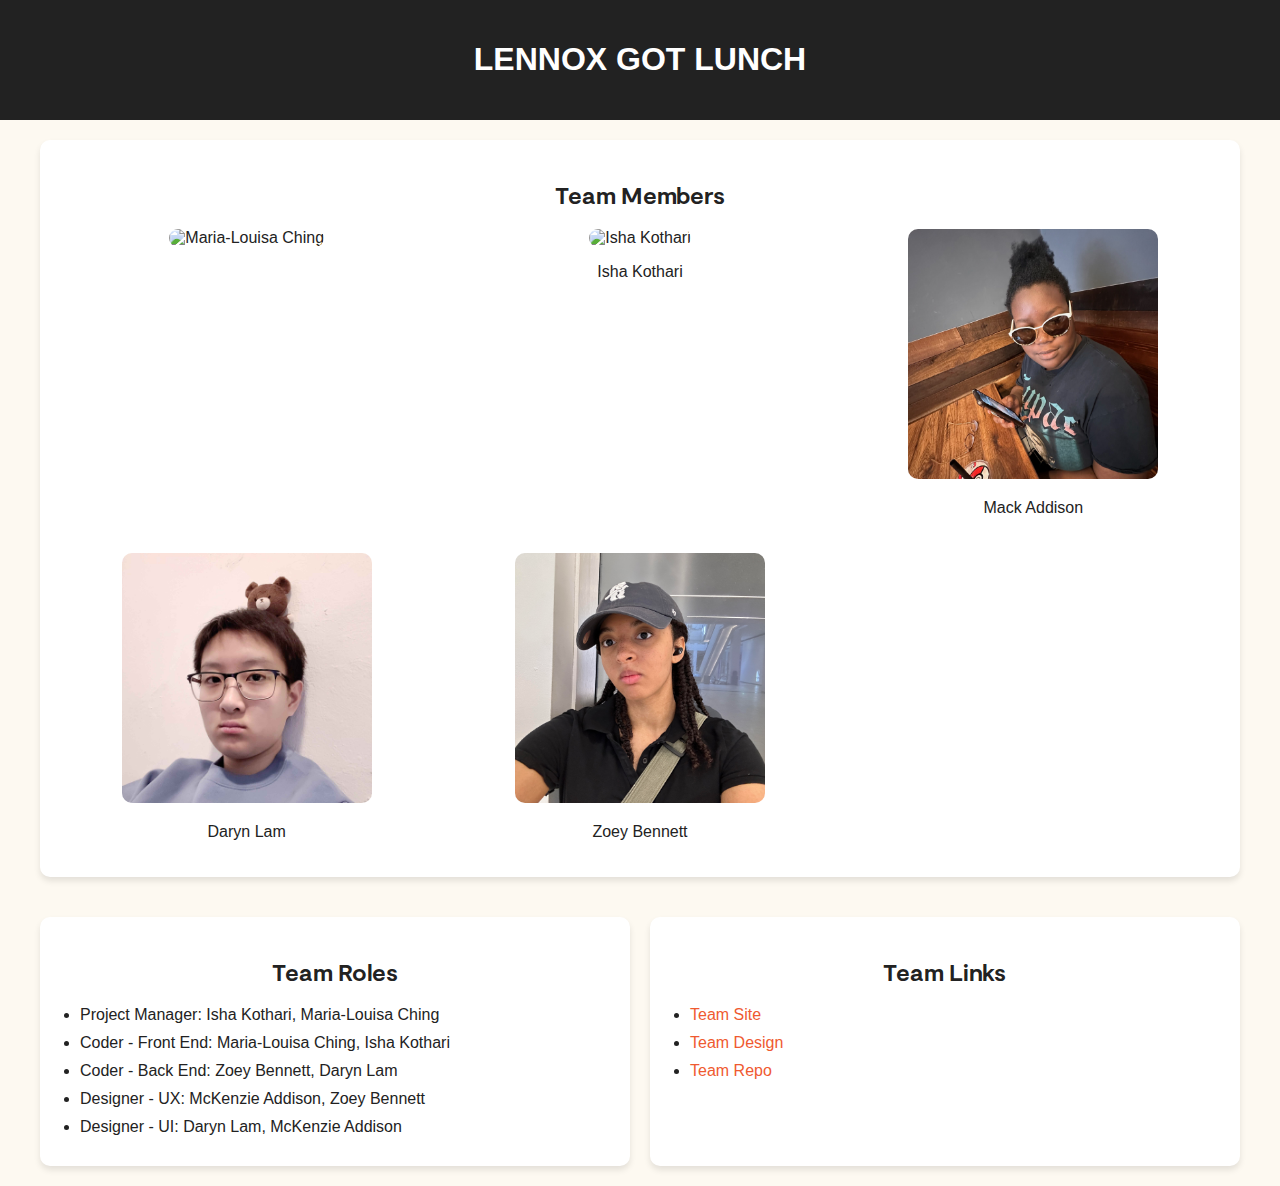
==== index.html @ 0e5a57a5 "Merge b17bf923d40d7ad0c7d393e81795d66741c42fe2 into 848062f28eef480a9ba9758c137b085c6f797b8f" ====
<!DOCTYPE html>
<html lang="en">
<head>
    <meta charset="UTF-8">
    <meta name="viewport" content="width=device-width, initial-scale=1.0">
    <link rel="stylesheet" href="index.css">
    <link rel="stylesheet" href="fonts/font-face.css">
    <title>Lennox Got Lunch</title>
</head>
<body>
    
    <header>
        <h1>LENNOX GOT LUNCH</h1>
    </header>

    <div class="container">

<!-- TEAM MEMBERS -->
        <section>
            <h2>Team Members</h2>
            <div class="team-section">
                <div class="team-member">
                    <img src="images/member-maria.jpeg" alt="Maria-Louisa Ching">
                   
                </div>
                <div class="team-member">
                    <img src="images/member-isha.jpeg" alt="Isha Kothari">
                    <p>Isha Kothari</p>
                </div>
                <div class="team-member">
                    <img src="images/member-mack.jpg" alt="Mack Addison">
                    <p>Mack Addison</p>
                </div>
               <div class="team-member">
                    <img src="images/member-daryn.jpg" alt="Daryn Lam">
                    <p>Daryn Lam</p>
                </div>
                <div class="team-member">
                    <img src="images/member-zoey.jpeg" alt="Zoey Bennett">
                    <p>Zoey Bennett</p>
                </div>
            </div>
        </section>

<!-- TEAM ROLES & TEAM LINKS -->
        <div class="sections-row">

<!-- ROLES -->
            <section>
                <h2>Team Roles</h2>
                <ul>
                    <li>Project Manager: Isha Kothari, Maria-Louisa Ching</li>
                    <li>Coder - Front End: Maria-Louisa Ching, Isha Kothari</li>
                    <li>Coder - Back End: Zoey Bennett, Daryn Lam</li>
                    <li>Designer - UX: McKenzie Addison, Zoey Bennett</li>
                    <li>Designer - UI: Daryn Lam, McKenzie Addison</li>
                </ul>
            </section>

<!-- LINKS -->
            <section>
                <h2>Team Links</h2>
                <ul>
                    <li><a href="https://idm216-lennox-website.vercel.app/" target="_blank">Team Site</a></li>
                    <li><a href="https://www.figma.com/files/team/1240741858362641420/project/322894976/IDM216-Lennox?fuid=1289367730452544438" target="_blank">Team Design</a></li>
                    <li><a href="https://github.com/mjc498/idm216-lennox-website" target="_blank">Team Repo</a></li>
                </ul>
            </section>
        </div>
    
    </div>

</body>
</html>
---- index.css ----
/* ------------------------------------------ */
/* COLORS */
:root {
    --primary-bg-color: #FDF9F1;
    --secondary-bg-color: #FFF;
    --primary-font-color: #222222;
    --primary-button-color: #D4E377;
    --accent-color-one: #EF5A30;
    --accent-color-two: #FEAE33;
}

/* ------------------------------------------ */
/* FONTS */
@import url('https://fonts.googleapis.com/css2?family=Inter:wght@400;700&display=swap');
@import url('https://fonts.googleapis.com/css2?family=Moderat:wght@400;700&display=swap');
@import url('https://fonts.googleapis.com/css2?family=Roboto:wght@400;700&display=swap');

/* ------------------------------------------ */
/* GENERAL STYLES */
body {
    margin: 0;
    font-family: 'Moderat', sans-serif;
    font-family: 'Roboto', sans-serif; 
    background-color: var(--primary-bg-color);
    color: var(--primary-font-color);
}

header {
    font-family: 'Tusker Grotesk';
    font-weight: 500;
    font-style: normal;
    text-align: center;
    padding: 20px 0;
    background-color: var(--primary-font-color);
    color: white;
    font-family: 'Inter', sans-serif; 
}

.container {
    max-width: 1200px;
    margin: 20px auto;
    padding: 0 20px;
}

/* TEAM SECTION */
.team-section {
    display: grid;
    grid-template-columns: repeat(3, 1fr); 
    gap: 20px; 
    justify-content: center; 
}

.team-member {
    text-align: center;
}

.team-member img {
    width: 250px;
    height: 250px;
    border-radius: 10px;
    object-fit: cover;
}

.team-section > .team-member:nth-last-child(-n+2) {
    grid-column: span 1;
    justify-self: center; 
}

@media (max-width: 768px) {
    .team-section {
        grid-template-columns: repeat(2, 1fr); 
    }
}

@media (max-width: 600px) {
    .team-section {
        grid-template-columns: 1fr; 
    }
}

/* TEAM ROLES & TEAM LINKS */
.sections-row {
    display: flex;
    flex-wrap: wrap;
    gap: 20px;
    justify-content: space-between;
    margin-top: 40px; 
}

section {
    flex: 1 1 45%; 
    background-color: var(--secondary-bg-color);
    padding: 20px;
    border-radius: 10px;
    box-shadow: 0 4px 6px rgba(0, 0, 0, 0.1);
}

section h2 {
    text-align: center;
    font-family: 'Moderat', sans-serif;
    font-weight: bold;
    font-family: 'Moderat', sans-serif; 
    margin-bottom: 20px;
}

ul {
    list-style: disc; 
    padding-left: 20px; 
    margin: 0;
}

li {
    margin: 10px 0;
    text-align: left; 
}

a {
    color: var(--accent-color-one);
    text-decoration: none;
}

a:hover {
    color: var(--accent-color-two);
}
---- fonts/font-face.css ----
@font-face {
    font-family: 'Tusker Grotesk';
    src: url('TuskerGrotesk-5500Medium.ttf') format('truetype');
    font-weight: 500;
    font-style: normal;
    font-display: swap;
}

@font-face {
    font-family: 'Moderat';
    src: url('Moderat-Bold-Italic.ttf') format('truetype');
    font-weight: bold;
    font-style: italic;
    font-display: swap;
}

@font-face {
    font-family: 'Moderat';
    src: url('Moderat-Medium-Italic.ttf') format('truetype');
    font-weight: 500;
    font-style: italic;
    font-display: swap;
}

@font-face {
    font-family: 'Moderat';
    src: url('Moderat-Bold.ttf') format('truetype');
    font-weight: bold;
    font-style: normal;
    font-display: swap;
}

@font-face {
    font-family: 'Moderat';
    src: url('Moderat-Regular-Italic.ttf') format('truetype');
    font-weight: 500;
    font-style: italic;
    font-display: swap;
}

@font-face {
    font-family: 'Moderat';
    src: url('Moderat-Medium.ttf') format('truetype');
    font-weight: 500;
    font-style: normal;
    font-display: swap;
}

@font-face {
    font-family: 'Moderat';
    src: url('Moderat-Regular.ttf') format('truetype');
    font-weight: normal;
    font-style: normal;
    font-display: swap;
}
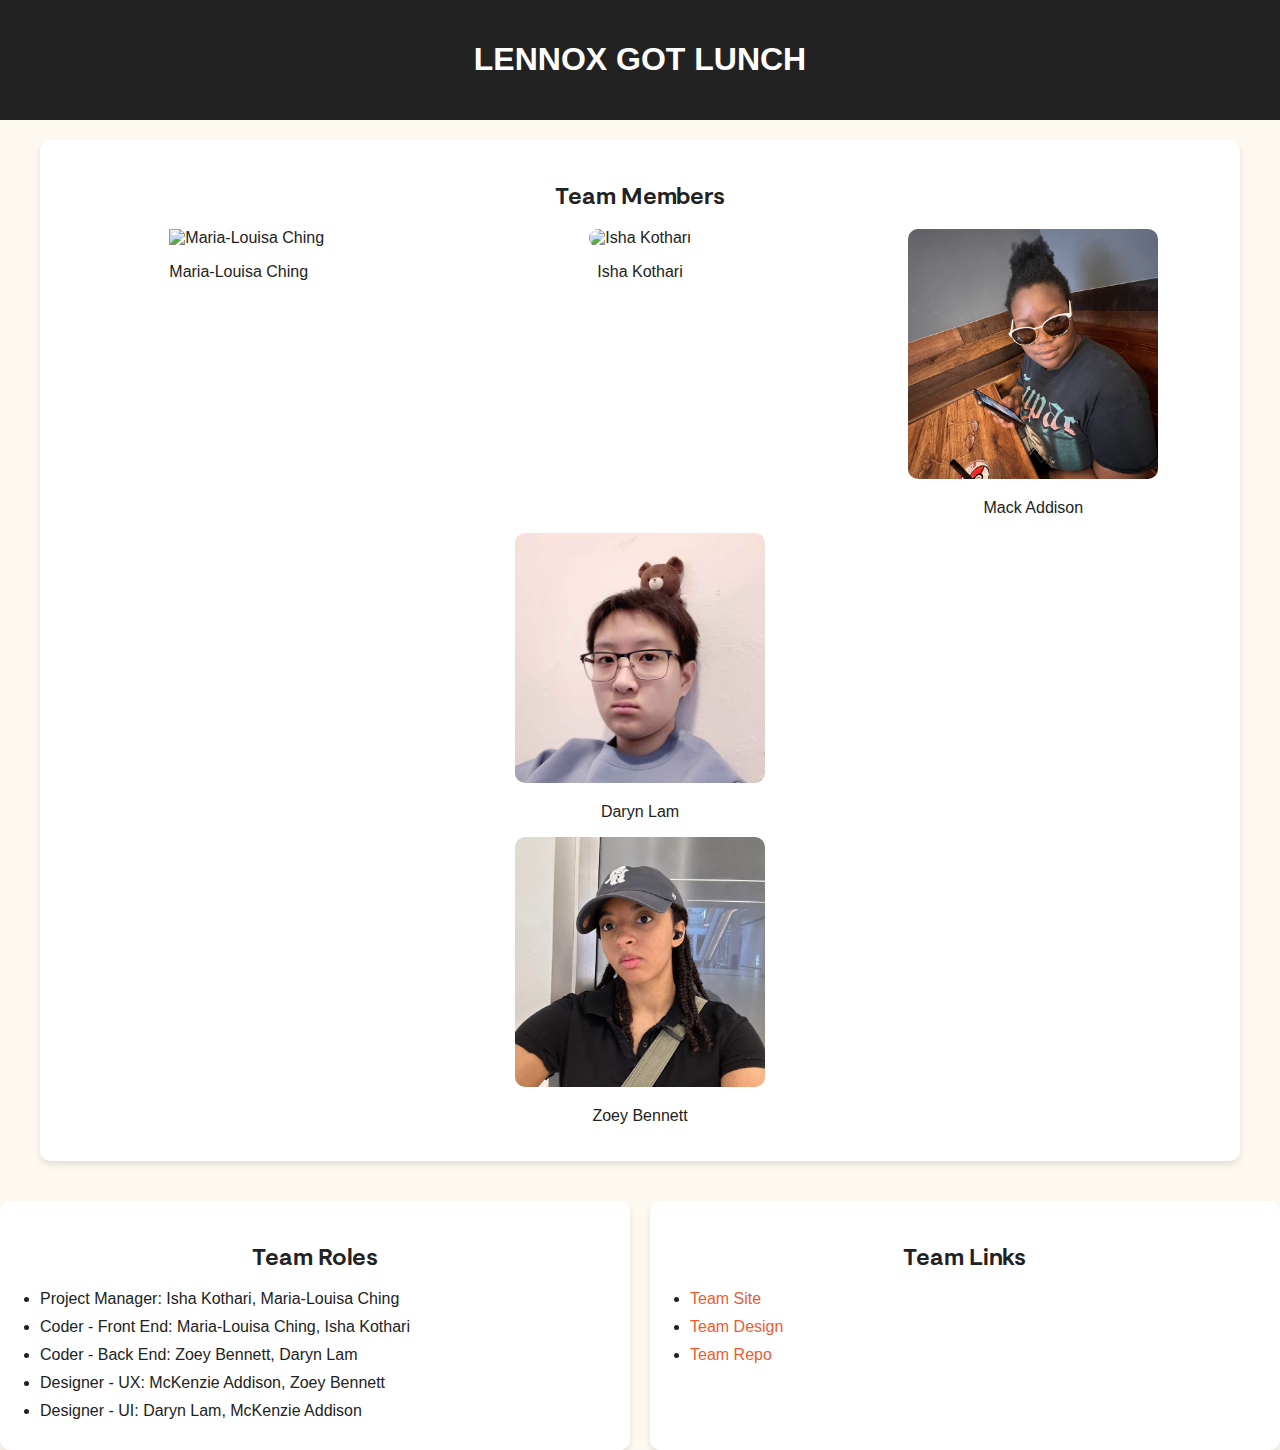
==== commit fc497d5a: "separate rows into divs" ====
--- a/index.html
+++ b/index.html
@@ -19,25 +19,29 @@
         <section>
             <h2>Team Members</h2>
             <div class="team-section">
-                <div class="team-member">
-                    <img src="images/member-maria.jpeg" alt="Maria-Louisa Ching">
-                   
+                <div class="row-1"
+                    <div class="team-member">
+                        <img src="images/member-maria.jpeg" alt="Maria-Louisa Ching">
+                        <p>Maria-Louisa Ching</p>
+                    </div>
+                    <div class="team-member">
+                        <img src="images/member-isha.jpeg" alt="Isha Kothari">
+                        <p>Isha Kothari</p>
+                    </div>
+                    <div class="team-member">
+                        <img src="images/member-mack.jpg" alt="Mack Addison">
+                        <p>Mack Addison</p>
+                    </div>
                 </div>
-                <div class="team-member">
-                    <img src="images/member-isha.jpeg" alt="Isha Kothari">
-                    <p>Isha Kothari</p>
-                </div>
-                <div class="team-member">
-                    <img src="images/member-mack.jpg" alt="Mack Addison">
-                    <p>Mack Addison</p>
-                </div>
-               <div class="team-member">
-                    <img src="images/member-daryn.jpg" alt="Daryn Lam">
-                    <p>Daryn Lam</p>
-                </div>
-                <div class="team-member">
-                    <img src="images/member-zoey.jpeg" alt="Zoey Bennett">
-                    <p>Zoey Bennett</p>
+                <div class="row-2">
+                   <div class="team-member">
+                        <img src="images/member-daryn.jpg" alt="Daryn Lam">
+                        <p>Daryn Lam</p>
+                    </div>
+                    <div class="team-member">
+                        <img src="images/member-zoey.jpeg" alt="Zoey Bennett">
+                        <p>Zoey Bennett</p>
+                    </div>
                 </div>
             </div>
         </section>
--- a/index.css
+++ b/index.css
@@ -47,7 +47,7 @@
     display: grid;
     grid-template-columns: repeat(3, 1fr); 
     gap: 20px; 
-    justify-content: center; 
+    justify-items: center; 
 }
 
 .team-member {
@@ -61,9 +61,10 @@
     object-fit: cover;
 }
 
-.team-section > .team-member:nth-last-child(-n+2) {
+.team-section > .team-member:nth-child(4),
+.team-section > .team-member:nth-child(5) {
     grid-column: span 1;
-    justify-self: center; 
+    justify-self: center;
 }
 
 @media (max-width: 768px) {
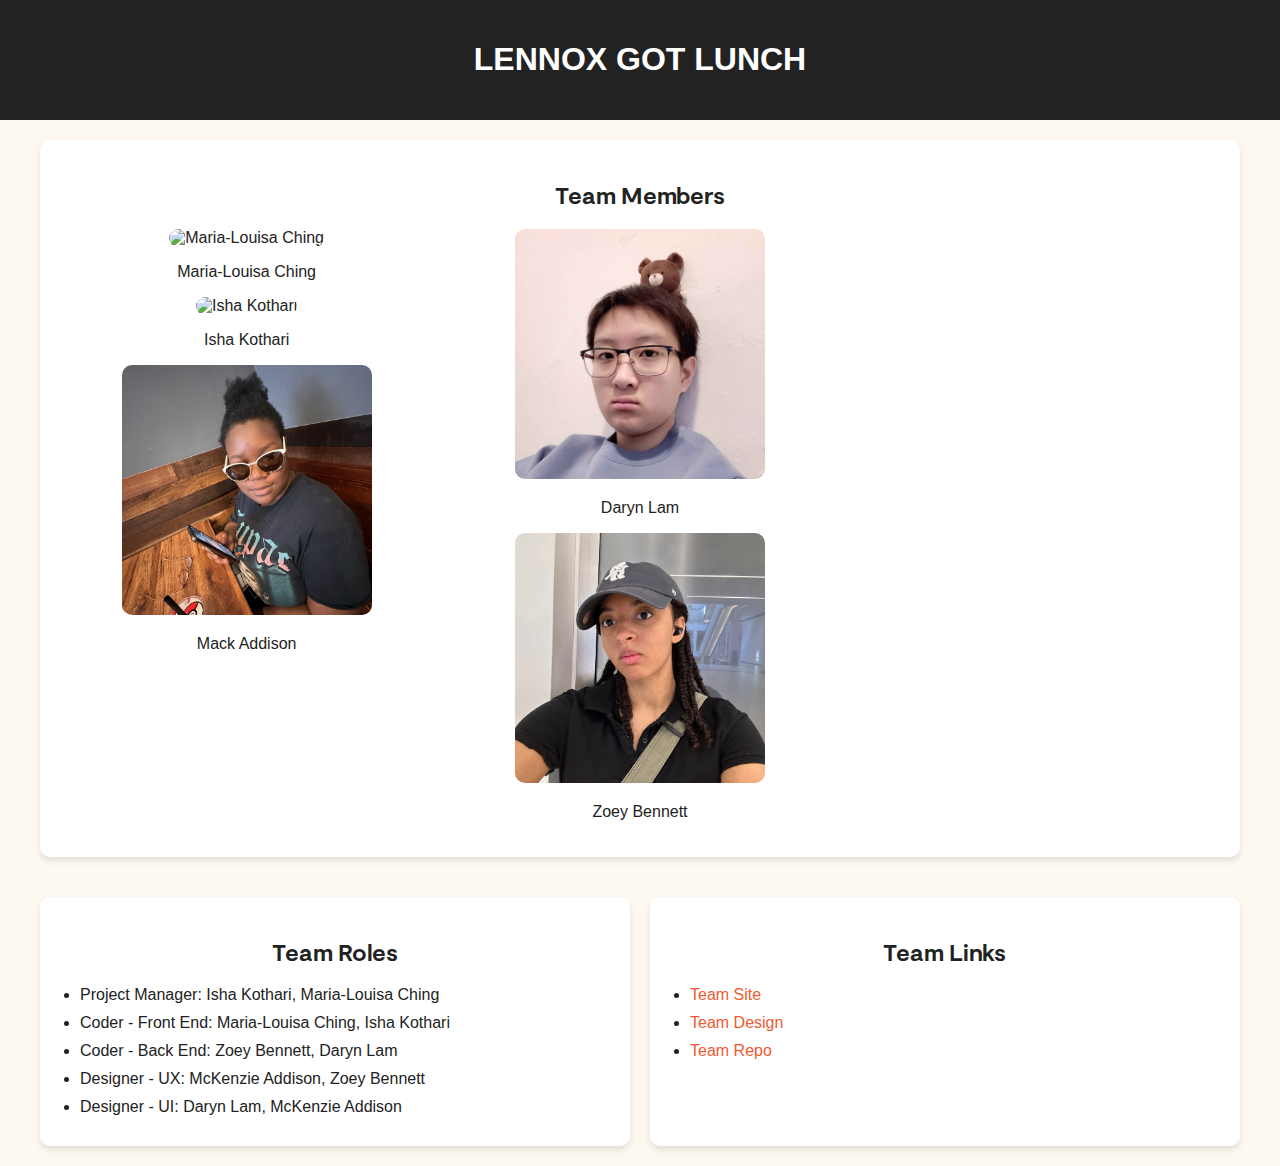
==== commit f02829ae: "missing >" ====
--- a/index.html
+++ b/index.html
@@ -19,7 +19,7 @@
         <section>
             <h2>Team Members</h2>
             <div class="team-section">
-                <div class="row-1"
+                <div class="row-1">
                     <div class="team-member">
                         <img src="images/member-maria.jpeg" alt="Maria-Louisa Ching">
                         <p>Maria-Louisa Ching</p>
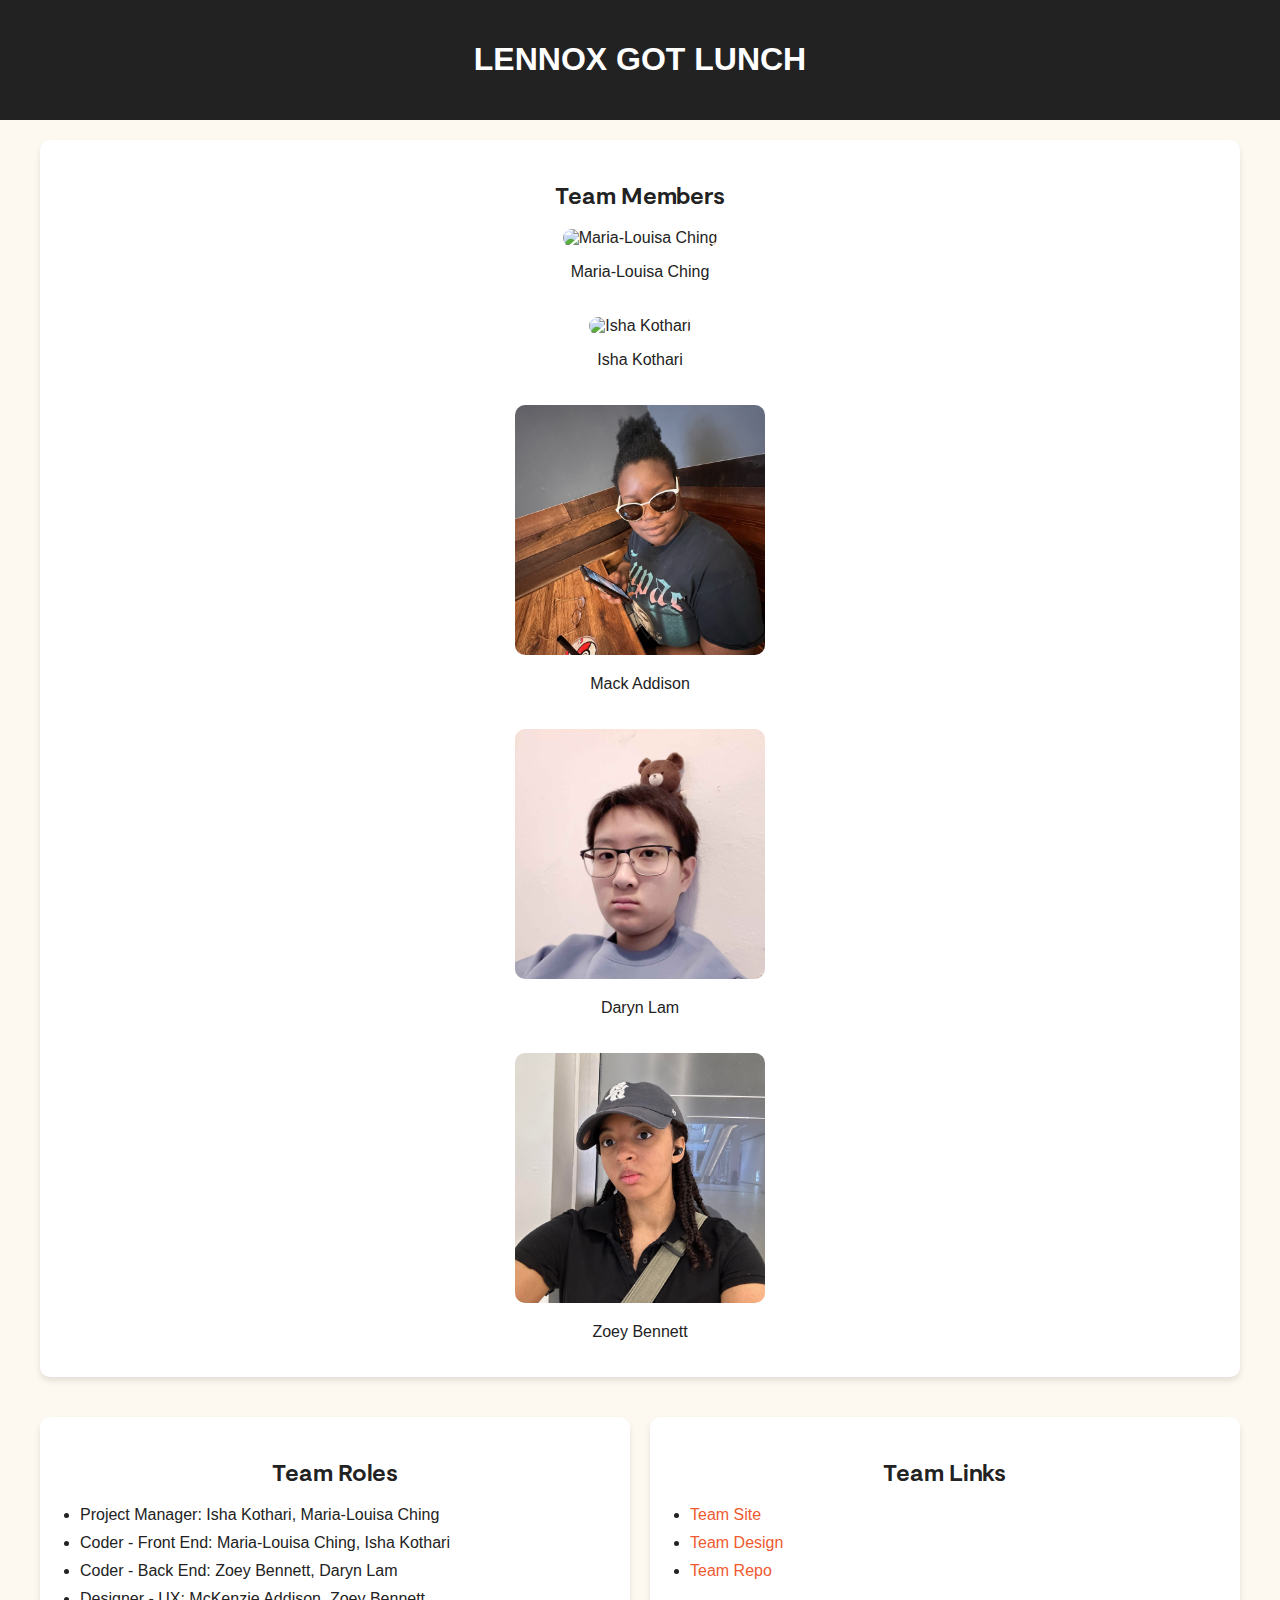
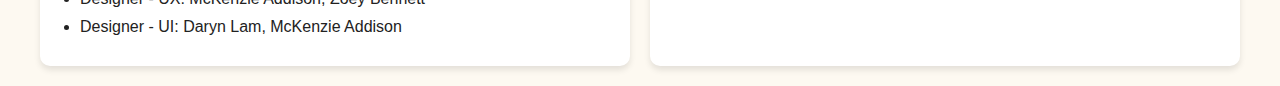
==== commit fb796b4c: "revert div sections" ====
--- a/index.html
+++ b/index.html
@@ -19,29 +19,26 @@
         <section>
             <h2>Team Members</h2>
             <div class="team-section">
-                <div class="row-1">
-                    <div class="team-member">
-                        <img src="images/member-maria.jpeg" alt="Maria-Louisa Ching">
-                        <p>Maria-Louisa Ching</p>
-                    </div>
-                    <div class="team-member">
-                        <img src="images/member-isha.jpeg" alt="Isha Kothari">
-                        <p>Isha Kothari</p>
-                    </div>
-                    <div class="team-member">
-                        <img src="images/member-mack.jpg" alt="Mack Addison">
-                        <p>Mack Addison</p>
-                    </div>
+               
+                <div class="team-member">
+                    <img src="images/member-maria.jpeg" alt="Maria-Louisa Ching">
+                    <p>Maria-Louisa Ching</p>
                 </div>
-                <div class="row-2">
-                   <div class="team-member">
-                        <img src="images/member-daryn.jpg" alt="Daryn Lam">
-                        <p>Daryn Lam</p>
-                    </div>
-                    <div class="team-member">
-                        <img src="images/member-zoey.jpeg" alt="Zoey Bennett">
-                        <p>Zoey Bennett</p>
-                    </div>
+                <div class="team-member">
+                    <img src="images/member-isha.jpeg" alt="Isha Kothari">
+                    <p>Isha Kothari</p>
+                </div>
+                <div class="team-member">
+                    <img src="images/member-mack.jpg" alt="Mack Addison">
+                    <p>Mack Addison</p>
+                </div>
+               <div class="team-member">
+                    <img src="images/member-daryn.jpg" alt="Daryn Lam">
+                    <p>Daryn Lam</p>
+                </div>
+                <div class="team-member">
+                    <img src="images/member-zoey.jpeg" alt="Zoey Bennett">
+                    <p>Zoey Bennett</p>
                 </div>
             </div>
         </section>
--- a/index.css
+++ b/index.css
@@ -44,10 +44,24 @@
 
 /* TEAM SECTION */
 .team-section {
-    display: grid;
+    display: flex;
+    flex-direction: column;
     grid-template-columns: repeat(3, 1fr); 
     gap: 20px; 
-    justify-items: center; 
+    justify-content: space-evenly; 
+}
+
+.row-1 {
+    display: flex;
+    flex-direction: row;
+    justify-content: space-evenly; 
+}
+
+.row-2 {
+    display: flex;
+    gap: 105px;
+    flex-direction: row;
+    justify-content: center; 
 }
 
 .team-member {
@@ -59,12 +73,6 @@
     height: 250px;
     border-radius: 10px;
     object-fit: cover;
-}
-
-.team-section > .team-member:nth-child(4),
-.team-section > .team-member:nth-child(5) {
-    grid-column: span 1;
-    justify-self: center;
 }
 
 @media (max-width: 768px) {
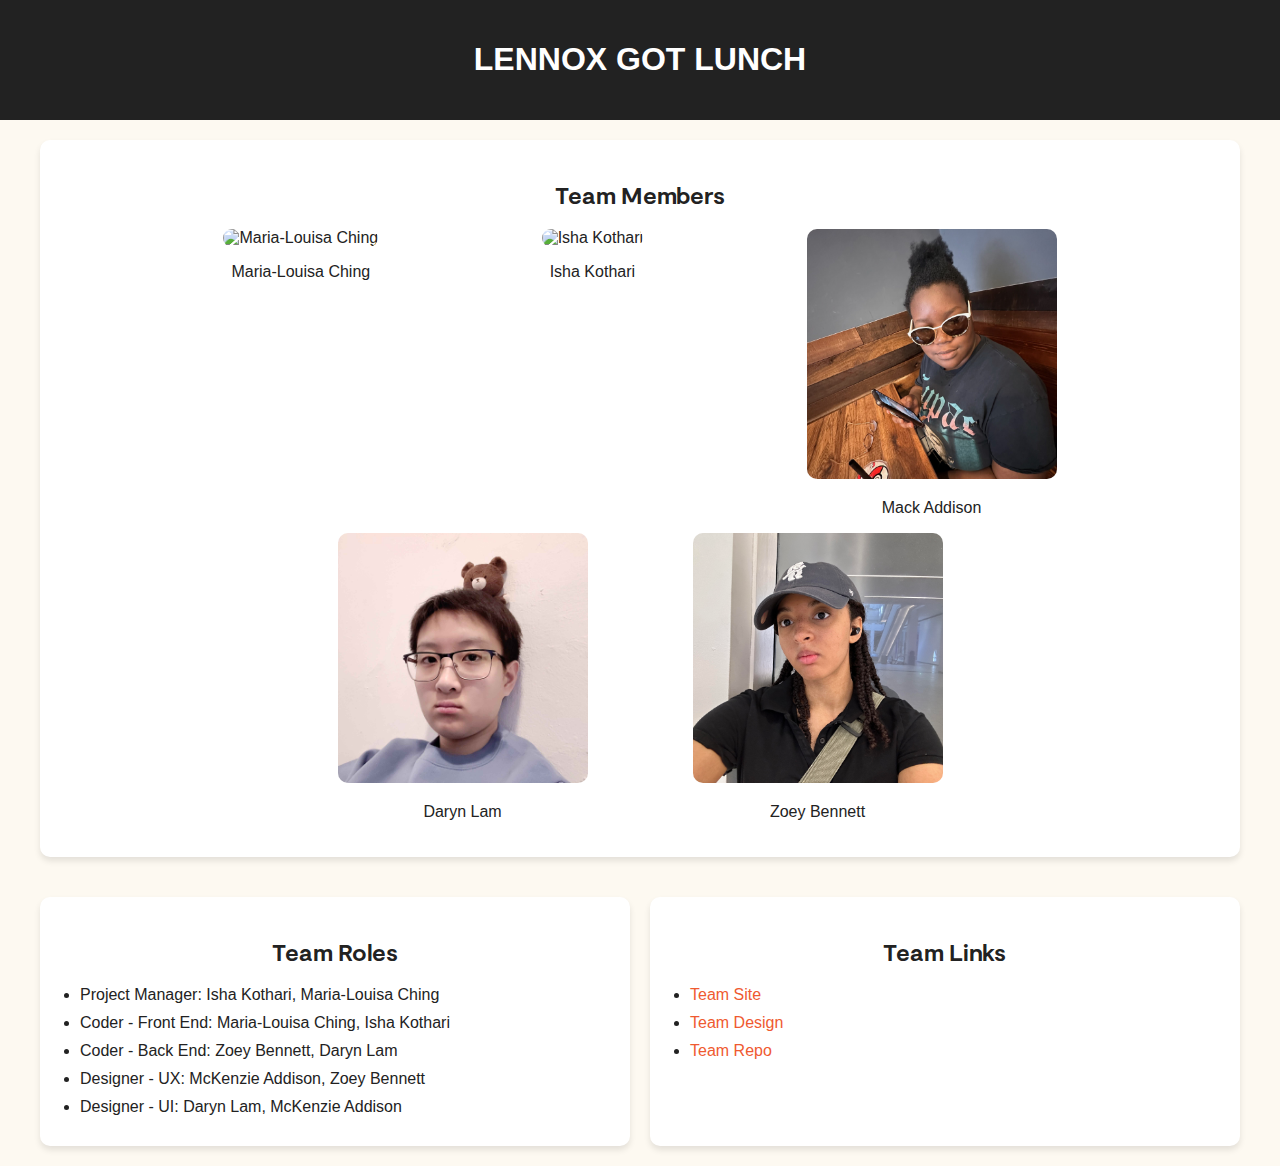
==== commit 4cb094d6: "Update index.html" ====
--- a/index.html
+++ b/index.html
@@ -5,6 +5,7 @@
     <meta name="viewport" content="width=device-width, initial-scale=1.0">
     <link rel="stylesheet" href="index.css">
     <link rel="stylesheet" href="fonts/font-face.css">
+    <link rel="icon" type="image/x-icon" href="/images/favicon.ico">
     <title>Lennox Got Lunch</title>
 </head>
 <body>
@@ -19,26 +20,29 @@
         <section>
             <h2>Team Members</h2>
             <div class="team-section">
-               
-                <div class="team-member">
-                    <img src="images/member-maria.jpeg" alt="Maria-Louisa Ching">
-                    <p>Maria-Louisa Ching</p>
+                <div class="row-1">
+                    <div class="team-member">
+                        <img src="images/member-maria.jpeg" alt="Maria-Louisa Ching">
+                        <p>Maria-Louisa Ching</p>
+                    </div>
+                    <div class="team-member">
+                        <img src="images/member-isha.jpeg" alt="Isha Kothari">
+                        <p>Isha Kothari</p>
+                    </div>
+                    <div class="team-member">
+                        <img src="images/member-mack.jpg" alt="Mack Addison">
+                        <p>Mack Addison</p>
+                    </div>
                 </div>
-                <div class="team-member">
-                    <img src="images/member-isha.jpeg" alt="Isha Kothari">
-                    <p>Isha Kothari</p>
-                </div>
-                <div class="team-member">
-                    <img src="images/member-mack.jpg" alt="Mack Addison">
-                    <p>Mack Addison</p>
-                </div>
-               <div class="team-member">
-                    <img src="images/member-daryn.jpg" alt="Daryn Lam">
-                    <p>Daryn Lam</p>
-                </div>
-                <div class="team-member">
-                    <img src="images/member-zoey.jpeg" alt="Zoey Bennett">
-                    <p>Zoey Bennett</p>
+                <div class="row-2">
+                    <div class="team-member">
+                        <img src="images/member-daryn.jpg" alt="Daryn Lam">
+                        <p>Daryn Lam</p>
+                    </div>
+                    <div class="team-member">
+                        <img src="images/member-zoey.jpeg" alt="Zoey Bennett">
+                        <p>Zoey Bennett</p>
+                    </div>
                 </div>
             </div>
         </section>
--- a/index.css
+++ b/index.css
@@ -46,22 +46,22 @@
 .team-section {
     display: flex;
     flex-direction: column;
-    grid-template-columns: repeat(3, 1fr); 
-    gap: 20px; 
     justify-content: space-evenly; 
 }
 
 .row-1 {
     display: flex;
+    flex-wrap: wrap;
     flex-direction: row;
     justify-content: space-evenly; 
 }
 
 .row-2 {
     display: flex;
-    gap: 105px;
+    flex-wrap: wrap;
     flex-direction: row;
-    justify-content: center; 
+    justify-content: center;
+    gap: 105px; 
 }
 
 .team-member {
@@ -76,14 +76,20 @@
 }
 
 @media (max-width: 768px) {
-    .team-section {
+    /* .team-section {
         grid-template-columns: repeat(2, 1fr); 
+    } */
+    .row-2 {
+        gap: 20px;
     }
 }
 
 @media (max-width: 600px) {
-    .team-section {
+    /* .team-section {
         grid-template-columns: 1fr; 
+    } */
+    .row-2 {
+        gap: 0px;
     }
 }
 
@@ -130,4 +136,4 @@
 
 a:hover {
     color: var(--accent-color-two);
-}
+}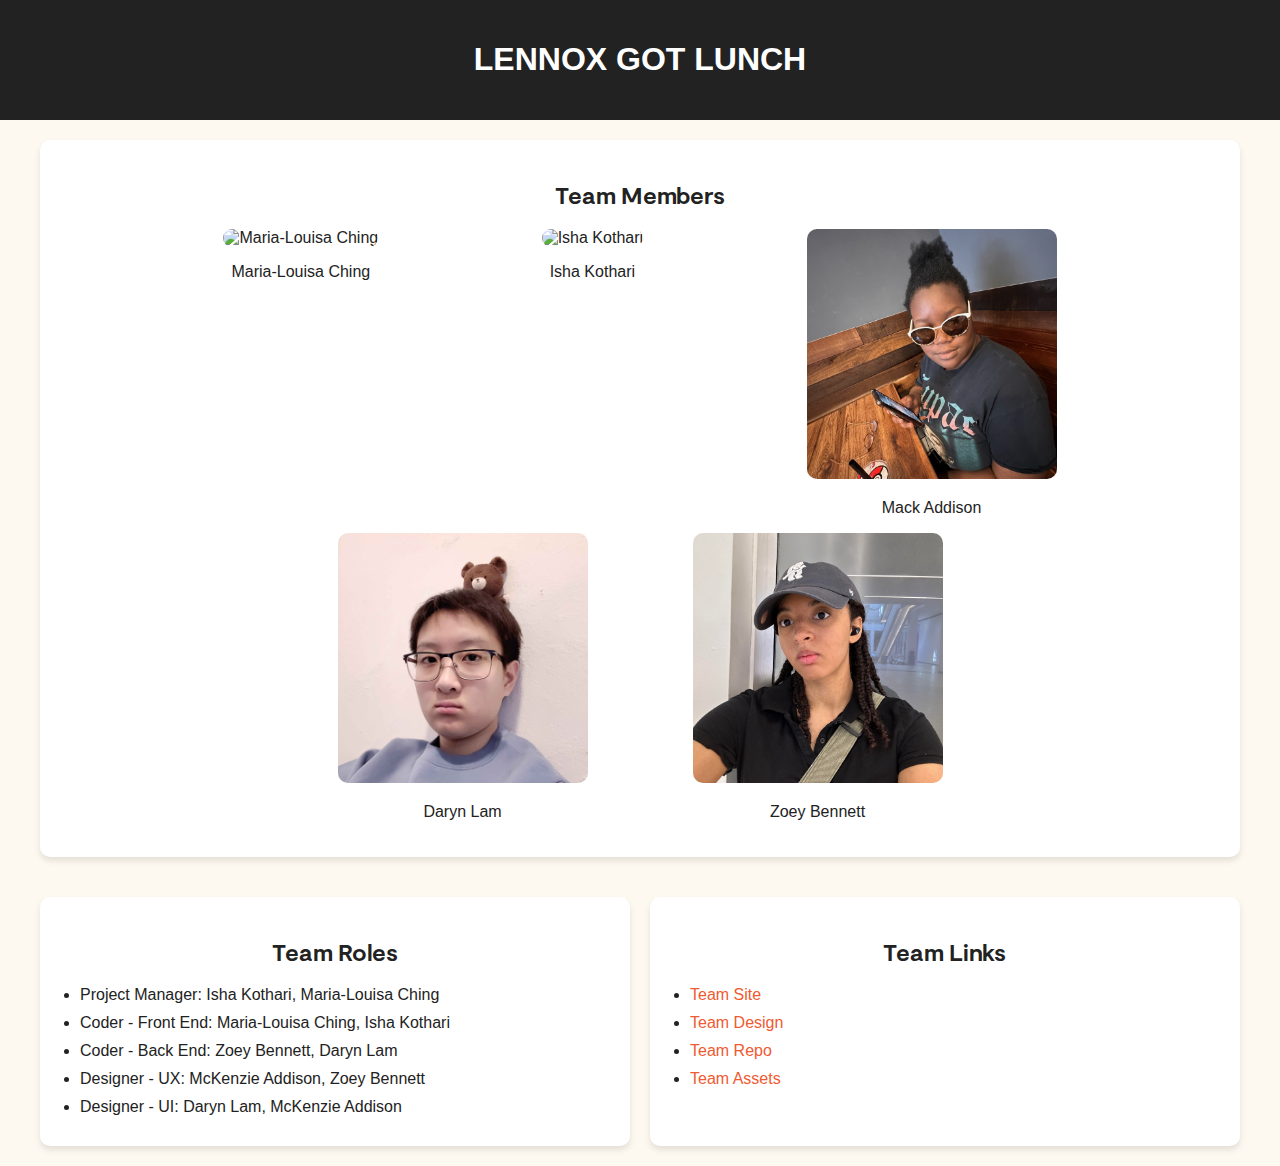
==== commit 5bbbb16d: "🤍 assets link test" ====
--- a/index.html
+++ b/index.html
@@ -5,7 +5,7 @@
     <meta name="viewport" content="width=device-width, initial-scale=1.0">
     <link rel="stylesheet" href="index.css">
     <link rel="stylesheet" href="fonts/font-face.css">
-    <link rel="icon" type="image/x-icon" href="/images/favicon.ico">
+    <link rel="icon" type="image/x-icon" href="images/lennox_white.png">
     <title>Lennox Got Lunch</title>
 </head>
 <body>
@@ -68,7 +68,9 @@
                 <ul>
                     <li><a href="https://idm216-lennox-website.vercel.app/" target="_blank">Team Site</a></li>
                     <li><a href="https://www.figma.com/files/team/1240741858362641420/project/322894976/IDM216-Lennox?fuid=1289367730452544438" target="_blank">Team Design</a></li>
-                    <li><a href="https://github.com/mjc498/idm216-lennox-website" target="_blank">Team Repo</a></li>
+                    <li><a href="https://github.com/mjc498/idm216-lennox-app" target="_blank">Team Repo</a></li>
+                    <li><a href="/assets.html" target="_blank">Team Assets</a></li>
+
                 </ul>
             </section>
         </div>
--- a/index.css
+++ b/index.css
@@ -42,6 +42,7 @@
     padding: 0 20px;
 }
 
+/* ------------------------------------------ */
 /* TEAM SECTION */
 .team-section {
     display: flex;
@@ -75,12 +76,25 @@
     object-fit: cover;
 }
 
+/* ------------------------------------------ */
+/* RESPONSIVENESS */
+@media (max-width: 900px) {
+    /* .team-section {
+        grid-template-columns: repeat(2, 1fr); 
+    } */
+    .row-2 {
+        gap: 0px;
+        justify-content: space-evenly;
+    }
+}
+
 @media (max-width: 768px) {
     /* .team-section {
         grid-template-columns: repeat(2, 1fr); 
     } */
     .row-2 {
-        gap: 20px;
+        gap: 0px;
+        justify-content: space-evenly;
     }
 }
 
@@ -90,9 +104,11 @@
     } */
     .row-2 {
         gap: 0px;
-    }
-}
-
+        justify-content: space-evenly;
+    }
+}
+
+/* ------------------------------------------ */
 /* TEAM ROLES & TEAM LINKS */
 .sections-row {
     display: flex;
@@ -136,4 +152,102 @@
 
 a:hover {
     color: var(--accent-color-two);
-}+}
+
+/* ------------------------------------------ */
+/* ASSETS PAGE */
+.asset {
+    display: flex;
+    flex-direction: column;
+    justify-content: center;
+    margin-bottom: 20px;
+    text-align: center;
+    max-width: 100%; 
+}
+
+.asset ul {
+    list-style: none;
+    padding: 0;
+    font-size: 16px;
+    margin-top: 36px;
+}
+
+.asset img {
+    align-self: center; 
+    max-width: 100%;
+    border-radius: 12px;
+    border: 4px solid #EF5A30;
+    margin-top: 10px;
+}
+
+.asset:nth-child(3) img {
+    width: 800px; 
+    height: 700px;
+}
+
+.asset:nth-child(4) img {
+    width: 600px; 
+    height: 600px;
+}
+
+.asset:not(:last-child)::after {
+    content: "";
+    display: block;
+    width: 40%; 
+    height: 2px; 
+    background-color: #D4E377; 
+    margin: 20px auto; 
+    margin-top: 60px;
+}
+
+/* ------------------------------------------ */
+/* RESPONSIVENESS */
+@media (max-width: 1024px) {
+    .asset img {
+        max-width: 500px;
+    }
+
+    .asset:nth-child(1) img {
+        max-width: 400px;
+    }
+
+    .asset:nth-child(2) img, 
+    .asset:nth-child(3) img { 
+        max-width: 500px;
+        height: 400px;
+    }
+
+    .asset:nth-child(4) img { 
+        max-width: 500px;
+        height: 500px;
+    }
+
+    .asset:not(:last-child)::after {
+        width: 60%;
+    }
+}
+
+@media (max-width: 760px) {
+    .asset img {
+        max-width: 90%;
+    }
+
+    .asset:nth-child(1) img {
+        max-width: 300px;
+    }
+
+    .asset:nth-child(2) img, 
+    .asset:nth-child(3) img { 
+        max-width: 90%;
+        height: 300px; 
+    }
+
+    .asset:nth-child(4) img { 
+        max-width: 90%;
+        height: 400px;
+    }
+
+    .asset:not(:last-child)::after {
+        width: 80%;
+    }
+}
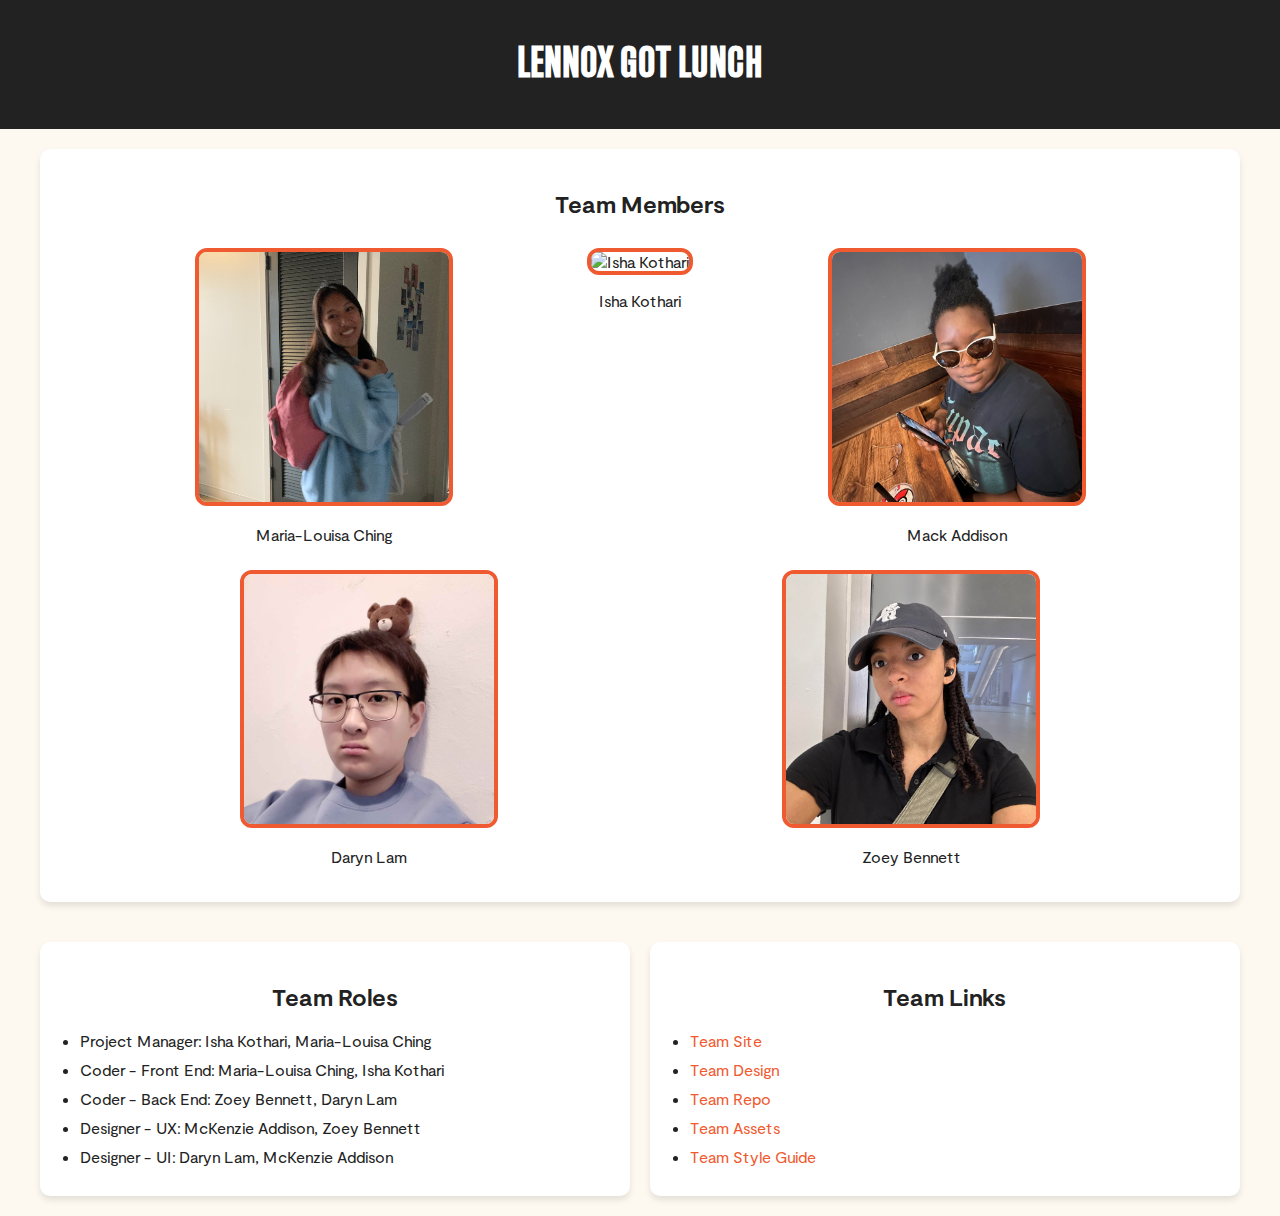
==== commit 19ceaf88: "🤍 Index with style guide" ====
--- a/index.html
+++ b/index.html
@@ -70,7 +70,7 @@
                     <li><a href="https://www.figma.com/files/team/1240741858362641420/project/322894976/IDM216-Lennox?fuid=1289367730452544438" target="_blank">Team Design</a></li>
                     <li><a href="https://github.com/mjc498/idm216-lennox-app" target="_blank">Team Repo</a></li>
                     <li><a href="/assets.html" target="_blank">Team Assets</a></li>
-
+                    <li><a href="/style-guide.html" target="_blank">Team Style Guide</a></li>
                 </ul>
             </section>
         </div>
--- a/index.css
+++ b/index.css
@@ -10,17 +10,10 @@
 }
 
 /* ------------------------------------------ */
-/* FONTS */
-@import url('https://fonts.googleapis.com/css2?family=Inter:wght@400;700&display=swap');
-@import url('https://fonts.googleapis.com/css2?family=Moderat:wght@400;700&display=swap');
-@import url('https://fonts.googleapis.com/css2?family=Roboto:wght@400;700&display=swap');
-
-/* ------------------------------------------ */
 /* GENERAL STYLES */
 body {
     margin: 0;
-    font-family: 'Moderat', sans-serif;
-    font-family: 'Roboto', sans-serif; 
+    font-family: 'Moderat';
     background-color: var(--primary-bg-color);
     color: var(--primary-font-color);
 }
@@ -28,14 +21,14 @@
 header {
     font-family: 'Tusker Grotesk';
     font-weight: 500;
-    font-style: normal;
     text-align: center;
     padding: 20px 0;
     background-color: var(--primary-font-color);
-    color: white;
-    font-family: 'Inter', sans-serif; 
-}
-
+    color: var(--secondary-bg-color);
+}
+
+/* ------------------------------------------ */
+/* LANDING PAGE */
 .container {
     max-width: 1200px;
     margin: 20px auto;
@@ -50,7 +43,8 @@
     justify-content: space-evenly; 
 }
 
-.row-1 {
+.row-1,
+.row-2 {
     display: flex;
     flex-wrap: wrap;
     flex-direction: row;
@@ -58,10 +52,6 @@
 }
 
 .row-2 {
-    display: flex;
-    flex-wrap: wrap;
-    flex-direction: row;
-    justify-content: center;
     gap: 105px; 
 }
 
@@ -70,42 +60,10 @@
 }
 
 .team-member img {
-    width: 250px;
-    height: 250px;
+    width: 250px !important;
+    height: 250px !important;
     border-radius: 10px;
     object-fit: cover;
-}
-
-/* ------------------------------------------ */
-/* RESPONSIVENESS */
-@media (max-width: 900px) {
-    /* .team-section {
-        grid-template-columns: repeat(2, 1fr); 
-    } */
-    .row-2 {
-        gap: 0px;
-        justify-content: space-evenly;
-    }
-}
-
-@media (max-width: 768px) {
-    /* .team-section {
-        grid-template-columns: repeat(2, 1fr); 
-    } */
-    .row-2 {
-        gap: 0px;
-        justify-content: space-evenly;
-    }
-}
-
-@media (max-width: 600px) {
-    /* .team-section {
-        grid-template-columns: 1fr; 
-    } */
-    .row-2 {
-        gap: 0px;
-        justify-content: space-evenly;
-    }
 }
 
 /* ------------------------------------------ */
@@ -155,6 +113,15 @@
 }
 
 /* ------------------------------------------ */
+/* RESPONSIVENESS */
+@media (max-width: 900px), (max-width: 768px), (max-width: 600px) {
+    .row-2 {
+        gap: 0px;
+        justify-content: space-evenly;
+    }
+}
+
+/* ------------------------------------------ */
 /* ASSETS PAGE */
 .asset {
     display: flex;
@@ -169,14 +136,14 @@
     list-style: none;
     padding: 0;
     font-size: 16px;
-    margin-top: 36px;
+    margin-top: 12px;
 }
 
 .asset img {
     align-self: center; 
     max-width: 100%;
     border-radius: 12px;
-    border: 4px solid #EF5A30;
+    border: 4px solid var(--accent-color-one);
     margin-top: 10px;
 }
 
@@ -188,6 +155,11 @@
 .asset:nth-child(4) img {
     width: 600px; 
     height: 600px;
+}
+
+.asset:nth-child(6) img {
+    width: 550px; 
+    height: 400px; 
 }
 
 .asset:not(:last-child)::after {
@@ -195,59 +167,56 @@
     display: block;
     width: 40%; 
     height: 2px; 
-    background-color: #D4E377; 
+    background-color: var(--primary-button-color); 
     margin: 20px auto; 
     margin-top: 60px;
 }
 
+.affinity-images {
+    display: flex;
+    flex-direction: column; 
+    align-items: center; 
+    gap: 10px; 
+}
+
+.affinity-images img {
+    width: 600px; 
+    height: auto; 
+    border-radius: 12px;
+    border: 4px solid var(--accent-color-one);
+}
+
+/* ------------------------------------------ */
+/* WIREFRAME CONTAINER */
+.container section img {
+    max-width: 100%;
+    height: auto;
+    border-radius: 12px;
+    border: 4px solid var(--accent-color-one);
+    margin-top: 10px;
+}
+
 /* ------------------------------------------ */
 /* RESPONSIVENESS */
-@media (max-width: 1024px) {
-    .asset img {
-        max-width: 500px;
-    }
-
+@media (max-width: 760px) {
     .asset:nth-child(1) img {
         max-width: 400px;
-    }
-
-    .asset:nth-child(2) img, 
-    .asset:nth-child(3) img { 
-        max-width: 500px;
-        height: 400px;
-    }
-
-    .asset:nth-child(4) img { 
-        max-width: 500px;
-        height: 500px;
-    }
-
-    .asset:not(:last-child)::after {
-        width: 60%;
-    }
-}
-
-@media (max-width: 760px) {
-    .asset img {
-        max-width: 90%;
-    }
-
-    .asset:nth-child(1) img {
-        max-width: 300px;
-    }
-
-    .asset:nth-child(2) img, 
-    .asset:nth-child(3) img { 
-        max-width: 90%;
+        height: auto;
+        object-fit: contain;
+    }
+
+    .asset:nth-child(3) img {
+        max-width: 400px;
+        max-height: 350px;
+    }
+
+    .asset:nth-child(4) img {
+        max-width: 400px;
+        max-height: 400px;
+    }
+
+    .asset:nth-child(6) img {
+        max-width: 100%; 
         height: 300px; 
     }
-
-    .asset:nth-child(4) img { 
-        max-width: 90%;
-        height: 400px;
-    }
-
-    .asset:not(:last-child)::after {
-        width: 80%;
-    }
-}
+}
